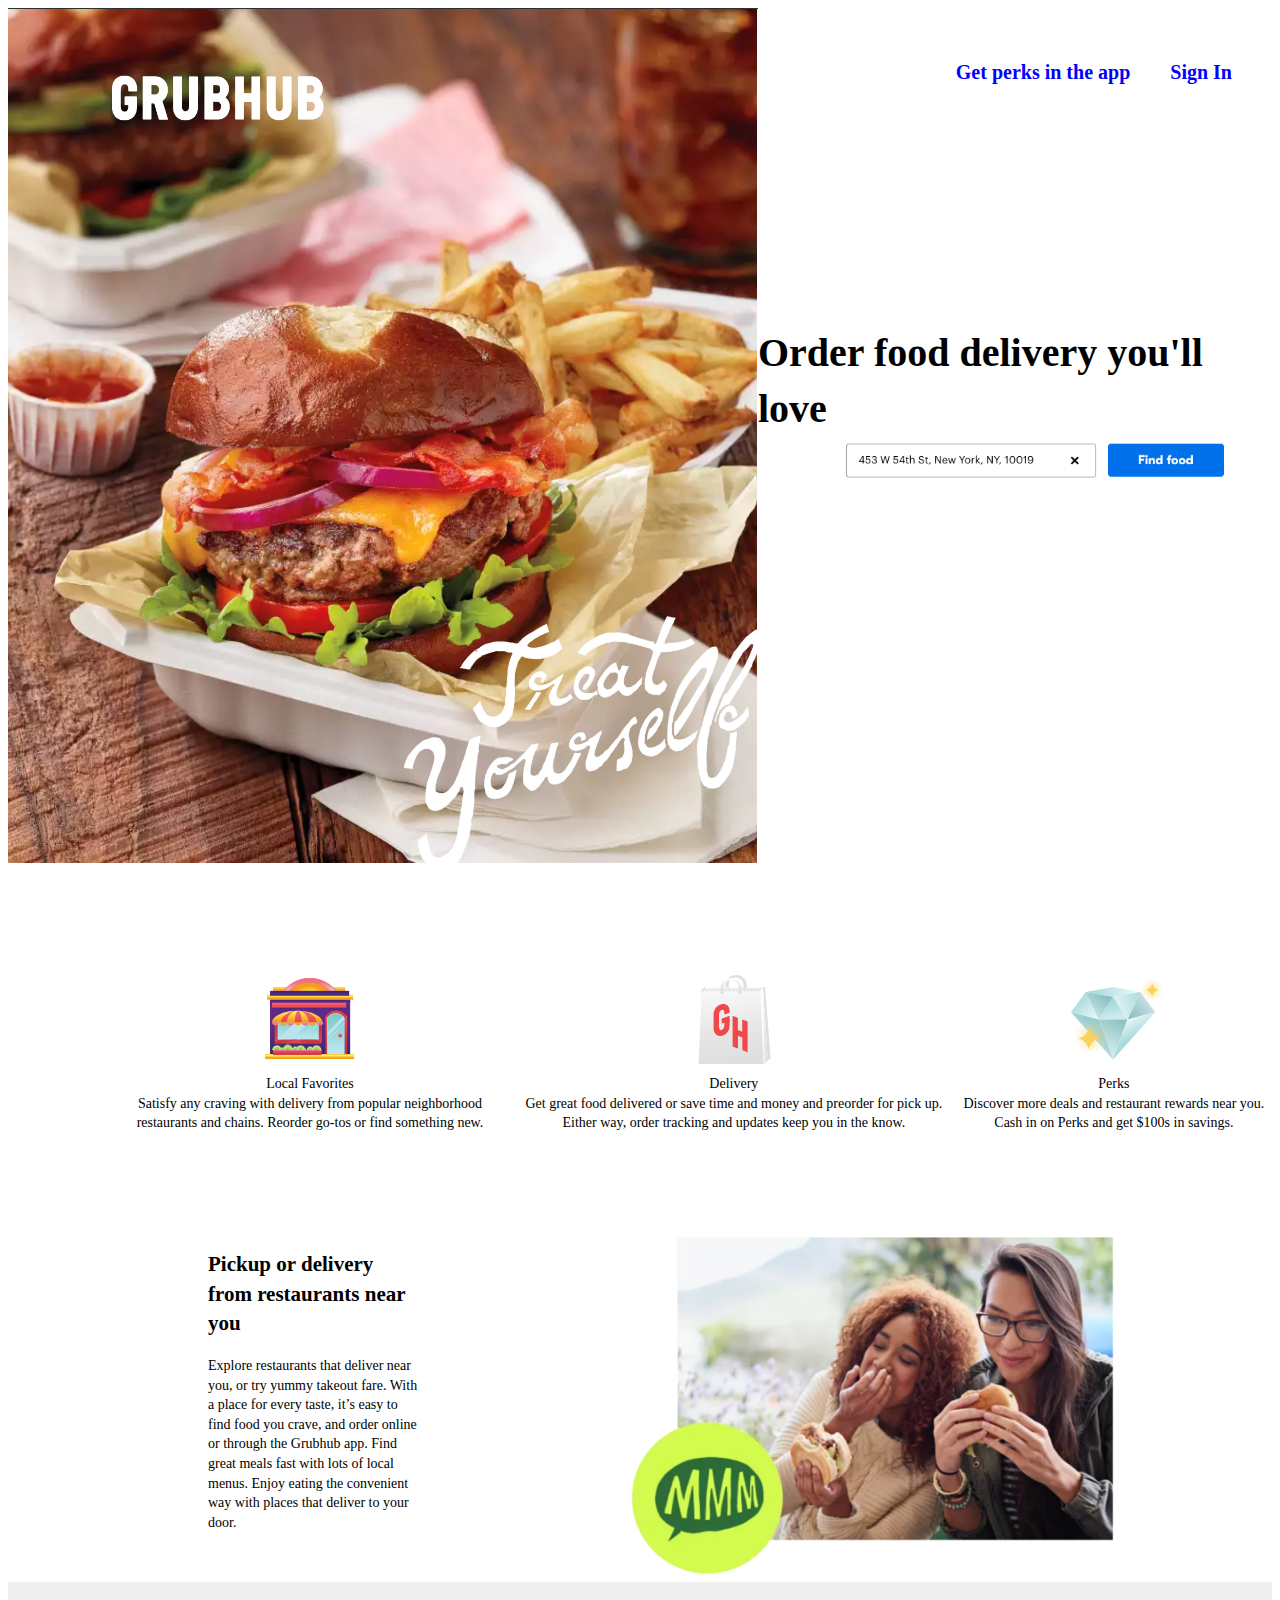
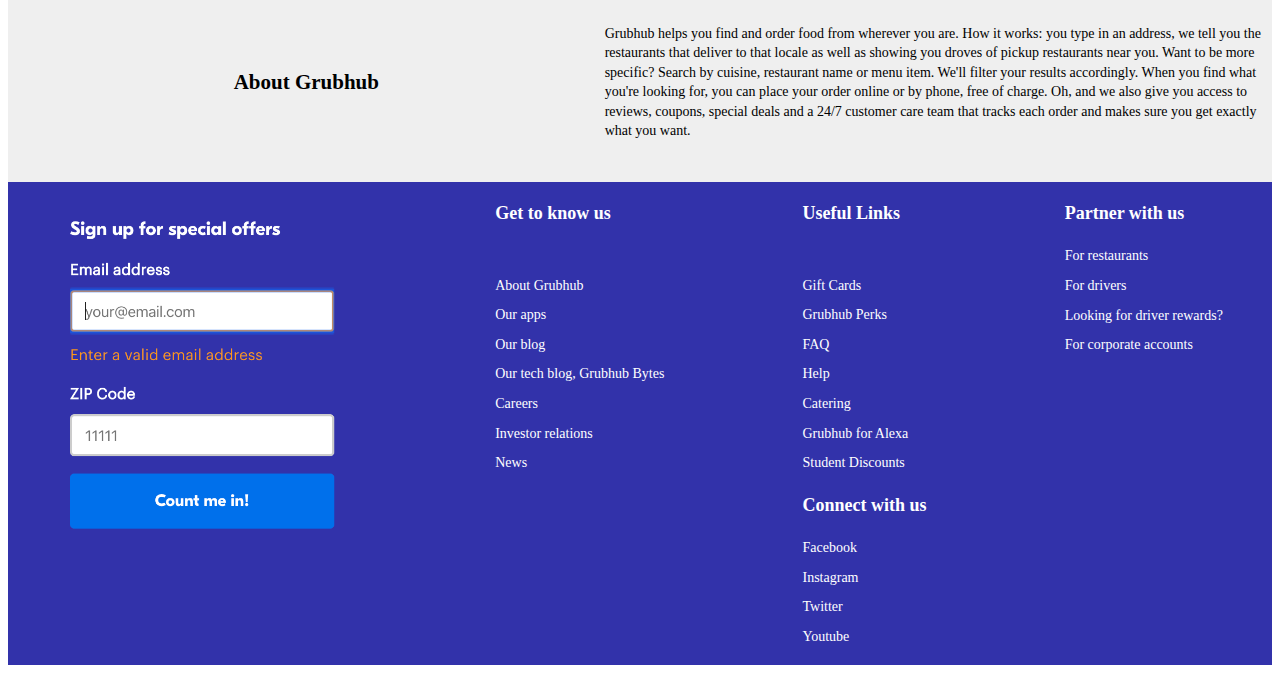
==== index.html @ 96cbbce2 "main outline of site" ====
<!DOCTYPE html>
<html lang="en">
    <head>
            <meta charset="utf-8">
            <meta name="viewport" content="width=device-width">
            <title>Flubhub</title>
            <link href="style.css" rel="stylesheet" type="text/css" />
    </head>
    <body>
        <div id= "landing-div"> 
        <div id="landing-image"><img src="./sources/main-complete.png" id = "burger-image" > </div>
            <div id ="main-text">    
                <div id ="header">
                    <div id= "perks">Get perks in the app </div><br>
                    <div id= "sign-in">Sign In </div>
                </div>
                <br>
                <br>
                <div id="bottomInHeader">Order food delivery you'll love</div>  
                <div id="search-box"><img src="./sources/search-box.png" id = "box" > </div> 
            </div>    
        </div> 
        <div class = "themes">
                <div><img src="./sources/local-favorites.svg"><br>Local Favorites<br>Satisfy any craving with delivery from popular neighborhood restaurants and chains. Reorder go-tos or find something new.</div>
                <div><img src="./sources/delivery.svg"><br>Delivery<br>Get great food delivered or save time and money and preorder for pick up. Either way, order tracking and updates keep you in the know.</div>
                <div><img src="./sources/perks.svg"><br>Perks<br>Discover more deals and restaurant rewards near you. Cash in on Perks and get $100s in savings.</div>
    
        </div>

        <div id = "pickup">
            <div id = "pickup-text">
                <h2>Pickup or delivery from restaurants near you</h2>
                <p>Explore restaurants that deliver near you, or try yummy takeout fare. With a place for every taste, it’s easy to find food you crave, and order online or through the Grubhub app. Find great meals fast with lots of local menus. Enjoy eating the convenient way with places that deliver to your door.</p>
            </div>
            <div id= "pickup-image">
                    <img src="./sources/girl-burger.png" id = "girl-burger" > 
            </div>
        </div>

        <div id = "about-grubhub">
                <div id = "about-title">
                    <h2>About Grubhub</h2>
                    
                </div>
                <div id= "about-text">
                        <p>Grubhub helps you find and order food from wherever you are. How it works: you type in an address, we tell you the restaurants that deliver to that locale as well as showing you droves of pickup restaurants near you. Want to be more specific? Search by cuisine, restaurant name or menu item. We'll filter your results accordingly. When you find what you're looking for, you can place your order online or by phone, free of charge. Oh, and we also give you access to reviews, coupons, special deals and a 24/7 customer care team that tracks each order and makes sure you get exactly what you want.</p>
                </div>
        </div>
        <div id="begin-footer">
            <div id="email-notifications"><img src="./sources/email-notifications.png" id = "email-image" > </div>

            <div id = "get-to-know-us">
                <ul >
                    <li class ="list-title">Get to know us</li>
                    <br><br>
                    <li>About Grubhub</li>
                    <li>Our apps</li>
                    <li>Our blog</li>
                    <li>Our tech blog, Grubhub Bytes</li>
                    <li>Careers</li>
                    <li>Investor relations</li>
                    <li>News</li>
                </ul>
            </div>
            <div id = "useful-links">
                <ul>
                    <li class ="list-title">Useful Links</li>
                    <br><br>
                    <li>Gift Cards</li>
                    <li>Grubhub Perks</li>
                    <li>FAQ</li>
                    <li>Help</li>
                    <li>Catering</li>
                    <li>Grubhub for Alexa</li>
                    <li>Student Discounts</li>
                    <li></li>
                    <li class ="list-title">Connect with us</li>
                    <li></li>
                    <li>Facebook</li>
                    <li>Instagram</li>
                    <li>Twitter</li>
                    <li>Youtube</li>
                </ul>
            </div>
            <div id = "partner">
                <ul>
                    <li class ="list-title">Partner with us</li>
                    <li></li>
                    <li>For restaurants</li>
                    <li>For drivers</li>
                    <li>Looking for driver rewards?</li>
                    <li>For corporate accounts</li>
                </ul>
            </div>

        </div>
    </body>
</html>
---- style.css ----
body{
    font-family: graphik;
    font-size: 14px;
    line-height: 1.4;
    font-weight: 400;
}

#landing-div {
    display: flex;
    justify-content: space-between;
}

#main-text {
    /* padding: 200px; */
    display: flex;
    flex-direction: column;
    justify-content: center;
    align-self: flex-start;
    height: 100%;
    width: 100%;
    /* align-content: flex-start; */
}

#burger-image {
  width : 750px
}
#header{
    display: flex;
    justify-content: flex-end;
    align-self: flex-start;
    justify-self: self-end;
    font-size: 20px;
    font-weight: bold;
    color: blue;
    padding-top:50px ;
    padding-bottom: 200px;
    width: 100%;
    
}
#perks{
padding-right: 40px;
}
#sign-in{
    padding-right: 40px;
}
#bottomInHeader {
    display: flex;
    justify-items: center;
    align-self: center;

    justify-self: center;
    height: 100%;
    font-size: 40px;
    font-weight: bold;
}

#box{
padding-left: 85px;
width: 75%;
}

.themes{
    display: flex;
    justify-content: space-between;
    padding-top: 100px;
    padding-left: 100px;
    padding-bottom: 100px;
    text-align: center;
}

#pickup{
    display: flex;
    justify-content: space-around
}
#pickup-text{
    padding-left: 200px;  
}

#girl-burger{
    width: 500px;
    padding-left: 200px;
    padding-right: 150px;
}

#about-grubhub{
    display: flex;
    background: #EFEFEF;
    height: 200px;
}

#about-title{
    display: flex;
    width: 3000px;
    justify-content: center;
    align-items: center;
    
}

#about-text{
    display: flex;
    justify-content: center;
    align-items: center;

}

#begin-footer{
    background: #3232AA;
    
    color: white;
    display: flex;
    flex-direction: row;
    justify-content: space-around;
}
li{
padding: 5px 0px; 
margin: 0;
list-style-type: none;
}
.list-title{
    font-weight: bold;
    font-size: 18px;
}

#email-image{
width:300px;
}
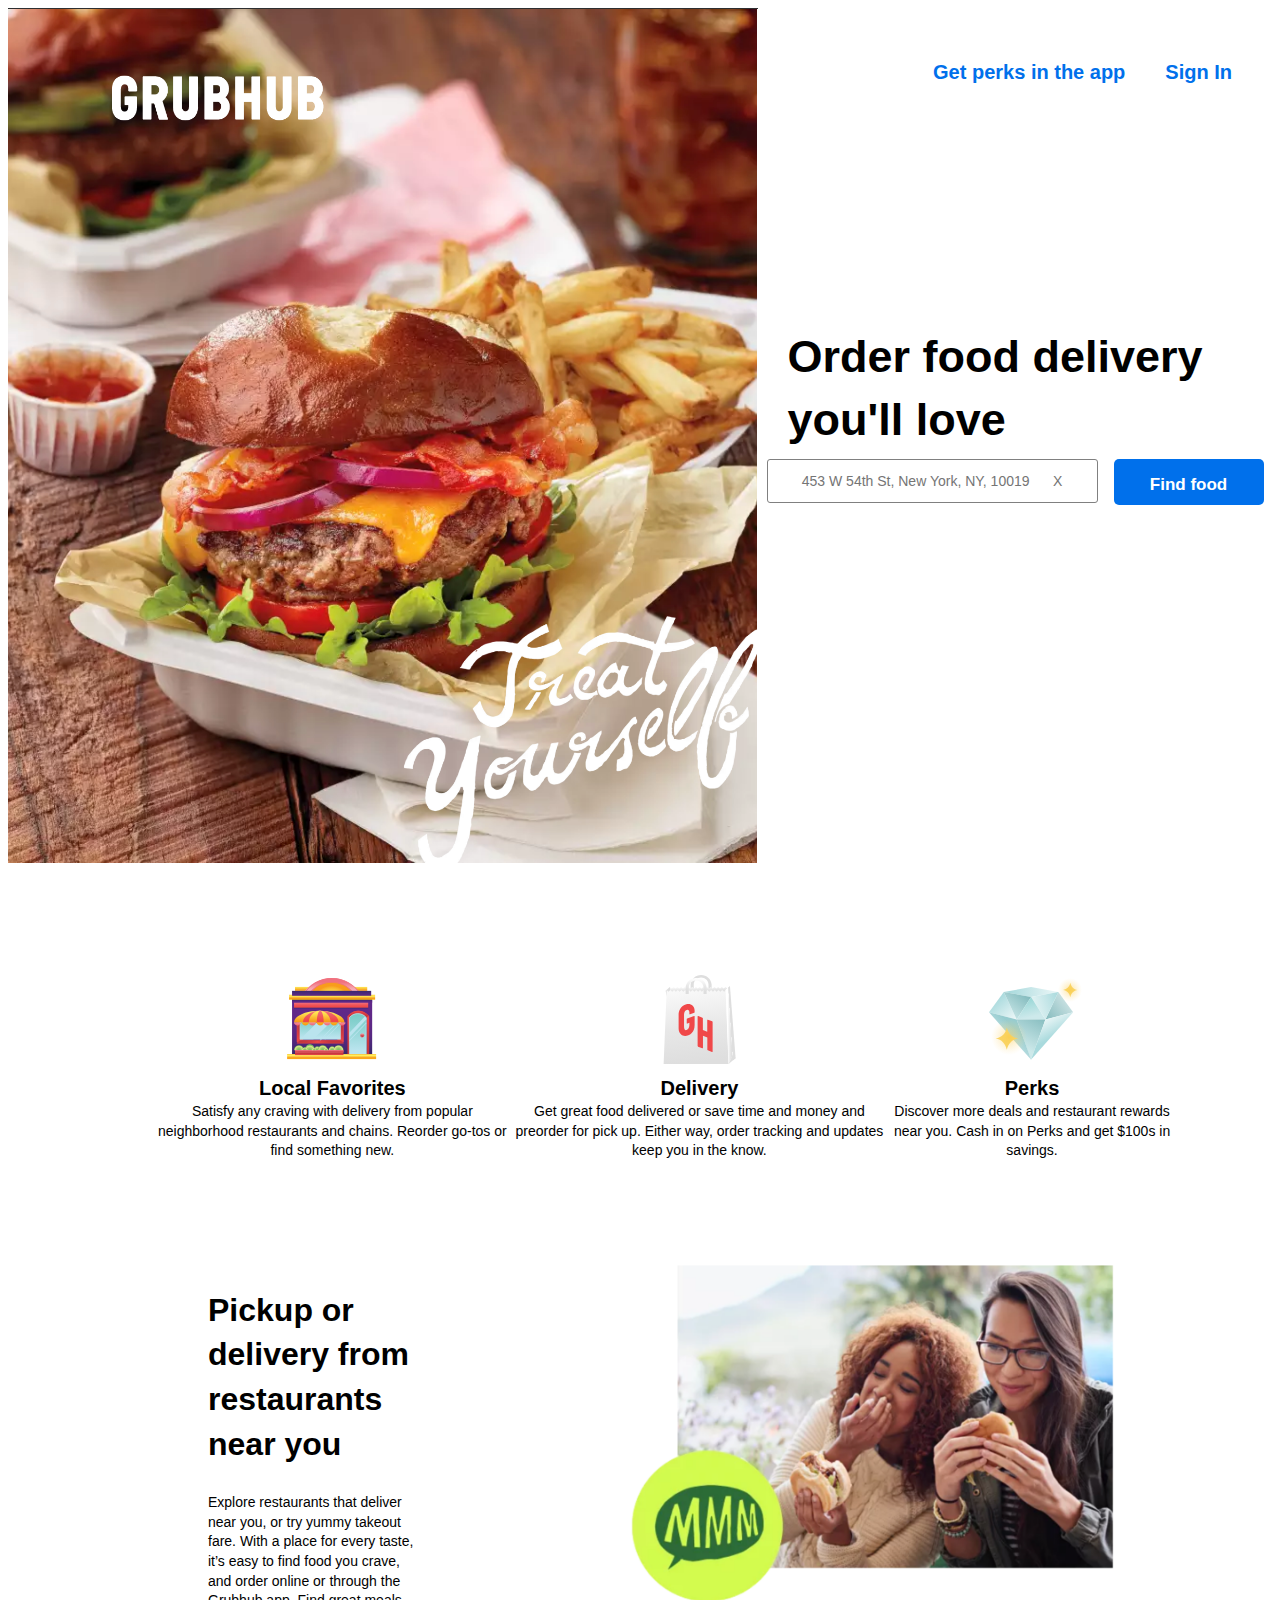
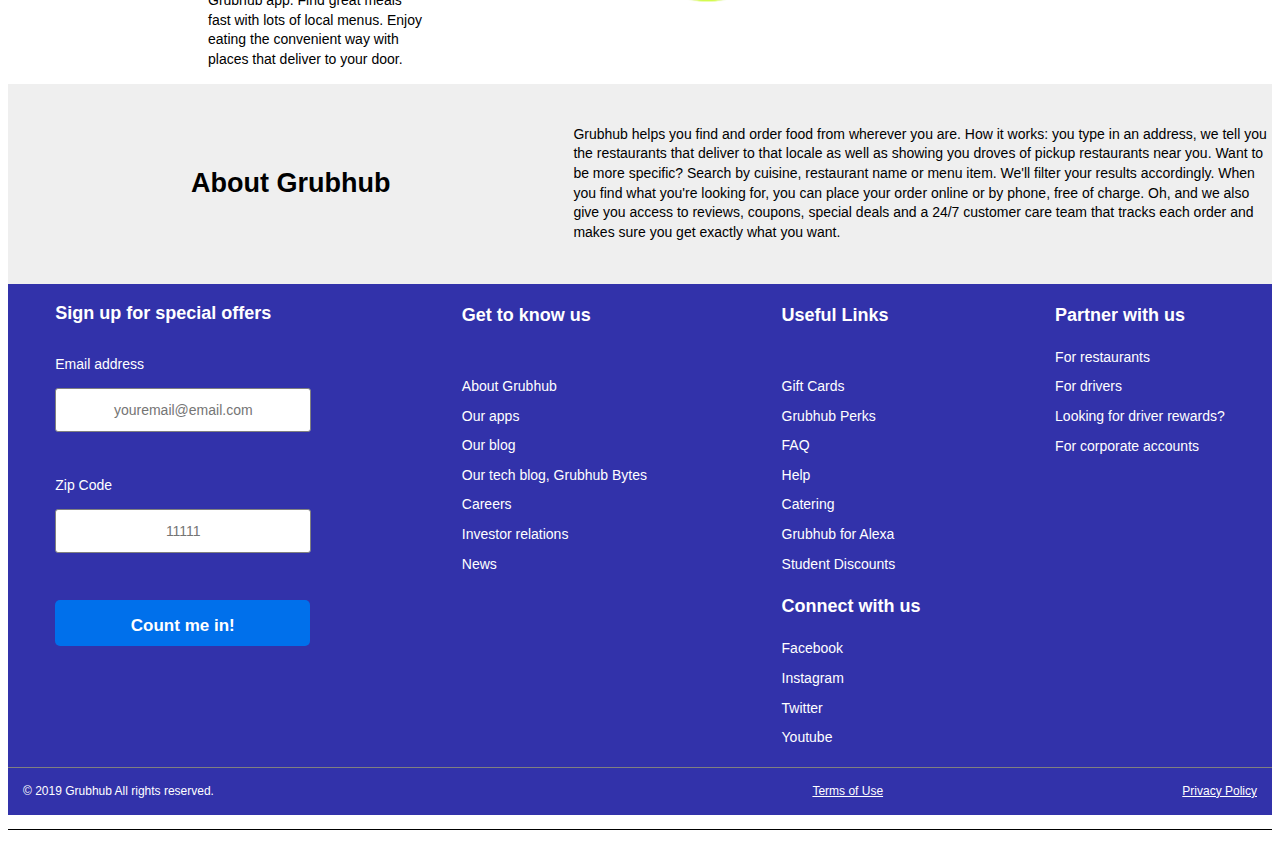
==== commit fe1df2e3: "adds footer" ====
--- a/index.html
+++ b/index.html
@@ -16,20 +16,24 @@
                 </div>
                 <br>
                 <br>
-                <div id="bottomInHeader">Order food delivery you'll love</div>  
-                <div id="search-box"><img src="./sources/search-box.png" id = "box" > </div> 
+                <div id="bottomInHeader">Order food delivery <br>you'll love</div>  
+                
+                <div id="address-nav">
+                    <input type="text" placeholder="453 W 54th St, New York, NY, 10019      X">
+                    <a href="#find-food">Find food</a>
+                </div>
             </div>    
         </div> 
         <div class = "themes">
-                <div><img src="./sources/local-favorites.svg"><br>Local Favorites<br>Satisfy any craving with delivery from popular neighborhood restaurants and chains. Reorder go-tos or find something new.</div>
-                <div><img src="./sources/delivery.svg"><br>Delivery<br>Get great food delivered or save time and money and preorder for pick up. Either way, order tracking and updates keep you in the know.</div>
-                <div><img src="./sources/perks.svg"><br>Perks<br>Discover more deals and restaurant rewards near you. Cash in on Perks and get $100s in savings.</div>
+                <div><img src="./sources/local-favorites.svg"><br><span class= "theme-titles">Local Favorites</span><br>Satisfy any craving with delivery from popular neighborhood restaurants and chains. Reorder go-tos or find something new.</div>
+                <div><img src="./sources/delivery.svg"><br><span class= "theme-titles">Delivery</span><br>Get great food delivered or save time and money and preorder for pick up. Either way, order tracking and updates keep you in the know.</div>
+                <div><img src="./sources/perks.svg"><br><span class= "theme-titles">Perks</span><br>Discover more deals and restaurant rewards near you. Cash in on Perks and get $100s in savings.</div>
     
         </div>
 
         <div id = "pickup">
             <div id = "pickup-text">
-                <h2>Pickup or delivery from restaurants near you</h2>
+                <h2 id ="pickup-h2">Pickup or delivery from restaurants near you</h2>
                 <p>Explore restaurants that deliver near you, or try yummy takeout fare. With a place for every taste, it’s easy to find food you crave, and order online or through the Grubhub app. Find great meals fast with lots of local menus. Enjoy eating the convenient way with places that deliver to your door.</p>
             </div>
             <div id= "pickup-image">
@@ -47,7 +51,17 @@
                 </div>
         </div>
         <div id="begin-footer">
-            <div id="email-notifications"><img src="./sources/email-notifications.png" id = "email-image" > </div>
+            
+            <div id="contact-nav">
+                    <li class ="list-title">Sign up for special offers</li><br>
+                    <li>Email address</li>
+                    <input type="text" placeholder="youremail@email.com">
+                    <br><br>
+                    <li>Zip Code</li>
+                    <input type="text" placeholder="11111">
+                    <br><br>
+                    <a href="#count-me">Count me in!</a>
+                </div>
 
             <div id = "get-to-know-us">
                 <ul >
@@ -91,8 +105,17 @@
                     <li>Looking for driver rewards?</li>
                     <li>For corporate accounts</li>
                 </ul>
+               
             </div>
-
+            
         </div>
+        
+        <div id= "copy-right">  
+            <div>© 2019 Grubhub All rights reserved.</div>
+            <br>
+            <div class = "underline">Terms of Use</div>
+            <div class = "underline">Privacy Policy</div>
+        </div> 
+    <hr>
     </body>
 </html>--- a/style.css
+++ b/style.css
@@ -1,6 +1,6 @@
 
 body{
-    font-family: graphik;
+    font-family: 'arial';
     font-size: 14px;
     line-height: 1.4;
     font-weight: 400;
@@ -12,18 +12,16 @@
 }
 
 #main-text {
-    /* padding: 200px; */
     display: flex;
     flex-direction: column;
     justify-content: center;
     align-self: flex-start;
     height: 100%;
     width: 100%;
-    /* align-content: flex-start; */
 }
 
 #burger-image {
-  width : 750px
+    width : 750px
 }
 #header{
     display: flex;
@@ -32,14 +30,44 @@
     justify-self: self-end;
     font-size: 20px;
     font-weight: bold;
-    color: blue;
+    color:#0070EB;
     padding-top:50px ;
     padding-bottom: 200px;
-    width: 100%;
-    
-}
+    width: 100%;   
+}
+
+#address-nav{
+    display: flex;
+    justify-content: center;
+}
+#address-nav a{
+    display: block;
+    color: white;
+    font-weight: bold;
+    background-color: #0070EB;
+    width:118px;
+    height: 18px;
+    border-radius: 5px;
+    text-align: center;
+    padding: 14px 16px;
+    text-decoration: none;
+    font-size: 17px;
+    margin-top: 8px;    
+}
+#address-nav input[type=text] {
+    border: solid 1px grey;
+    border-radius: 3px;
+    margin-top: 8px;
+    margin-right: 16px;
+    text-align: center;
+    font-size: 14px;
+    color: black;
+    width:325px;
+    height: 40px;
+}
+
 #perks{
-padding-right: 40px;
+    padding-right: 40px;
 }
 #sign-in{
     padding-right: 40px;
@@ -48,33 +76,40 @@
     display: flex;
     justify-items: center;
     align-self: center;
-
+    padding-right:40px;
     justify-self: center;
     height: 100%;
-    font-size: 40px;
+    font-size: 45px;
     font-weight: bold;
 }
 
 #box{
-padding-left: 85px;
-width: 75%;
+    padding-left: 85px;
+    width: 75%;
 }
 
 .themes{
     display: flex;
     justify-content: space-between;
     padding-top: 100px;
-    padding-left: 100px;
+    padding-left: 150px;
     padding-bottom: 100px;
-    text-align: center;
-}
-
+    padding-right:100px;
+    text-align: center; 
+}
+.theme-titles{
+    font-weight: bold;
+    font-size: 20px;
+}
 #pickup{
     display: flex;
     justify-content: space-around
 }
 #pickup-text{
     padding-left: 200px;  
+}
+#pickup-h2{
+    font-size: 32px;
 }
 
 #girl-burger{
@@ -92,30 +127,29 @@
 #about-title{
     display: flex;
     width: 3000px;
+    font-size:18px;
     justify-content: center;
     align-items: center;
-    
 }
 
 #about-text{
     display: flex;
     justify-content: center;
     align-items: center;
-
 }
 
 #begin-footer{
     background: #3232AA;
-    
     color: white;
     display: flex;
     flex-direction: row;
     justify-content: space-around;
 }
+
 li{
-padding: 5px 0px; 
-margin: 0;
-list-style-type: none;
+    padding: 5px 0px; 
+    margin: 0;
+    list-style-type: none;
 }
 .list-title{
     font-weight: bold;
@@ -123,6 +157,62 @@
 }
 
 #email-image{
-width:300px;
-}
-
+    width:300px;
+}
+
+#contact-nav{
+    display: flex;
+    flex-direction: column;
+    padding-top: 12px;
+}
+#contact-nav a{
+    
+    display: block;
+    color: white;
+    font-weight: bold;
+    background-color: #0070EB;
+    width:223px;
+    height: 18px;
+    border-radius: 5px;
+    text-align: center;
+    padding: 14px 16px;
+    text-decoration: none;
+    font-size: 17px;
+    margin-top: 8px;    
+
+}
+#contact-nav input[type=text] {
+    border: solid 1px grey;
+    border-radius: 3px;
+    margin-top: 8px;
+    margin-right: 16px;
+    text-align: center;
+    font-size: 14px;
+    color: black;
+    width:250px;
+    height: 40px;
+}
+
+hr {
+    display: block;
+    height: 1px;
+    border: 0;
+    border-top: 1px solid black;
+    margin: 1em 0;
+    padding: 0;
+}
+
+#copy-right{
+    border-top: solid 1px grey;
+    display: flex;
+    justify-content:space-between;
+    flex-direction: row;
+    background: #3232AA;
+    color: white;    
+    font-size: 12px;
+    padding: 15px;
+}
+
+.underline{
+    text-decoration: underline;
+}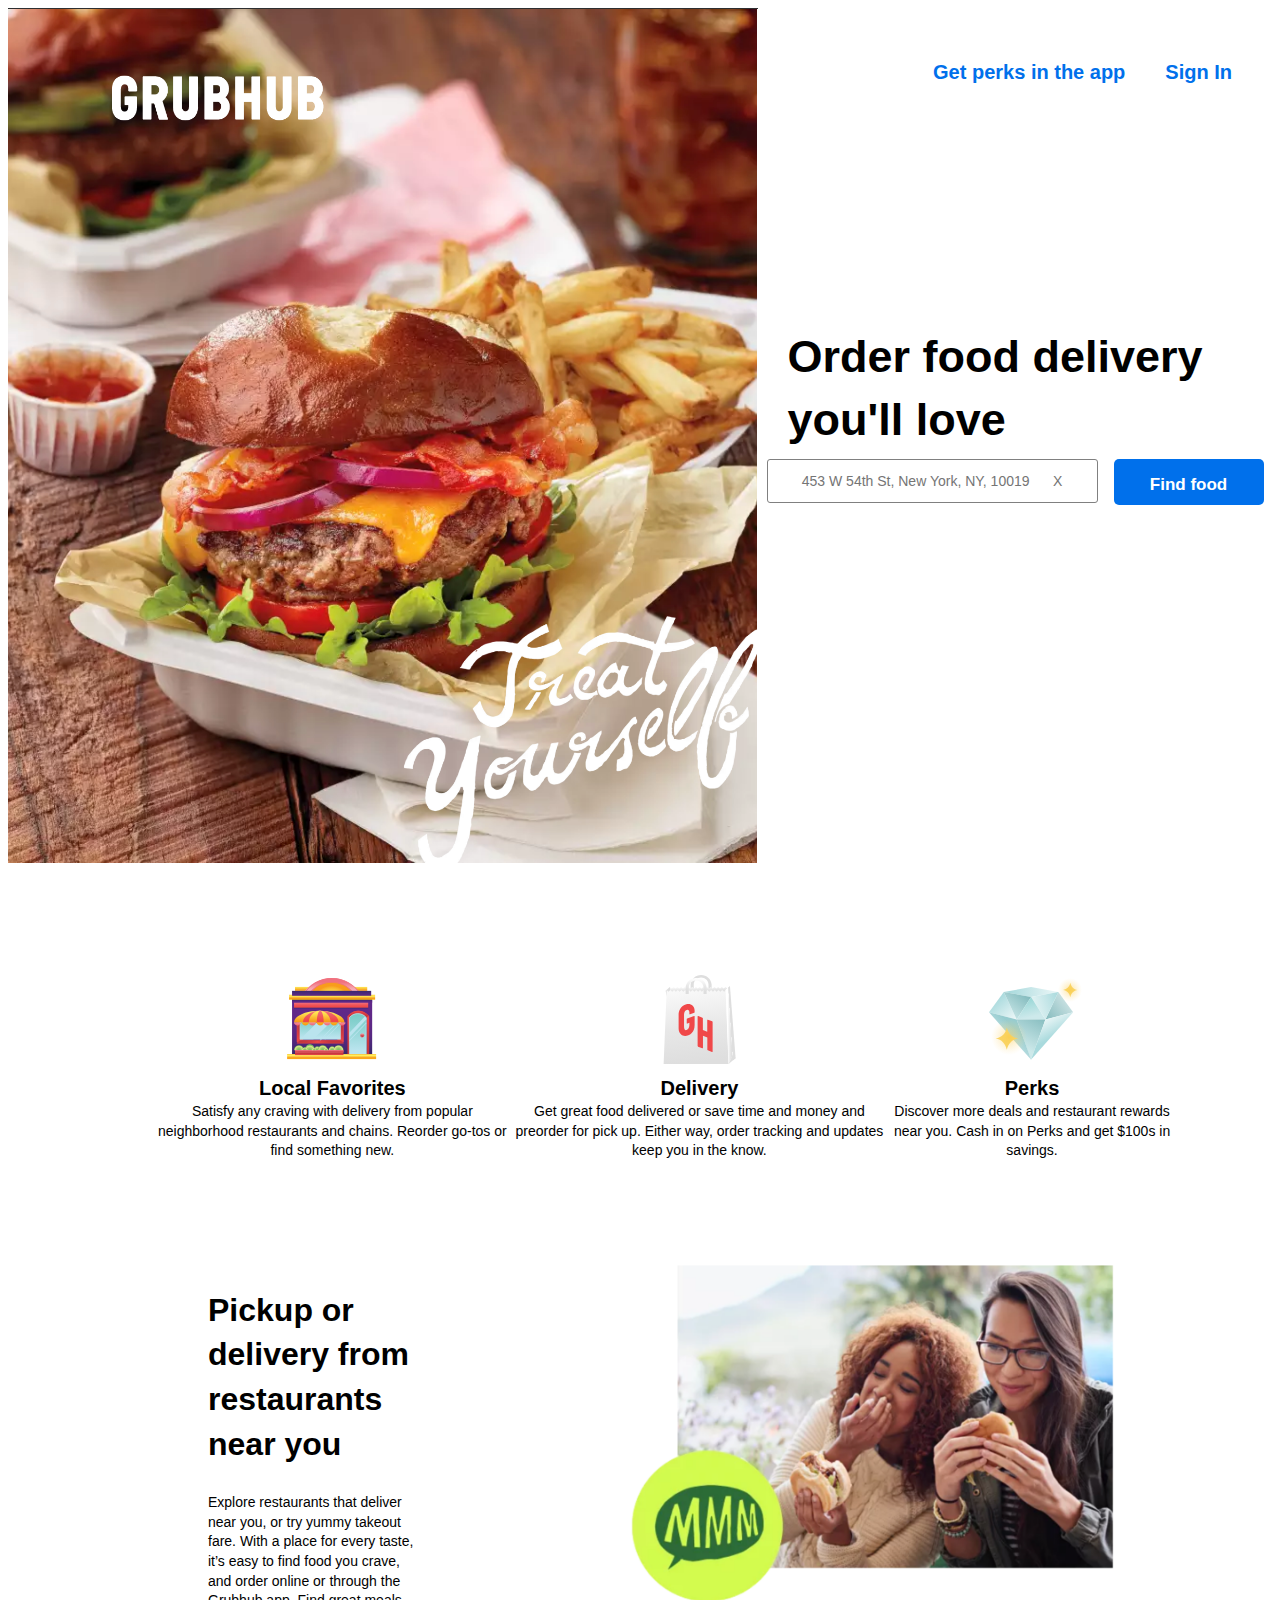
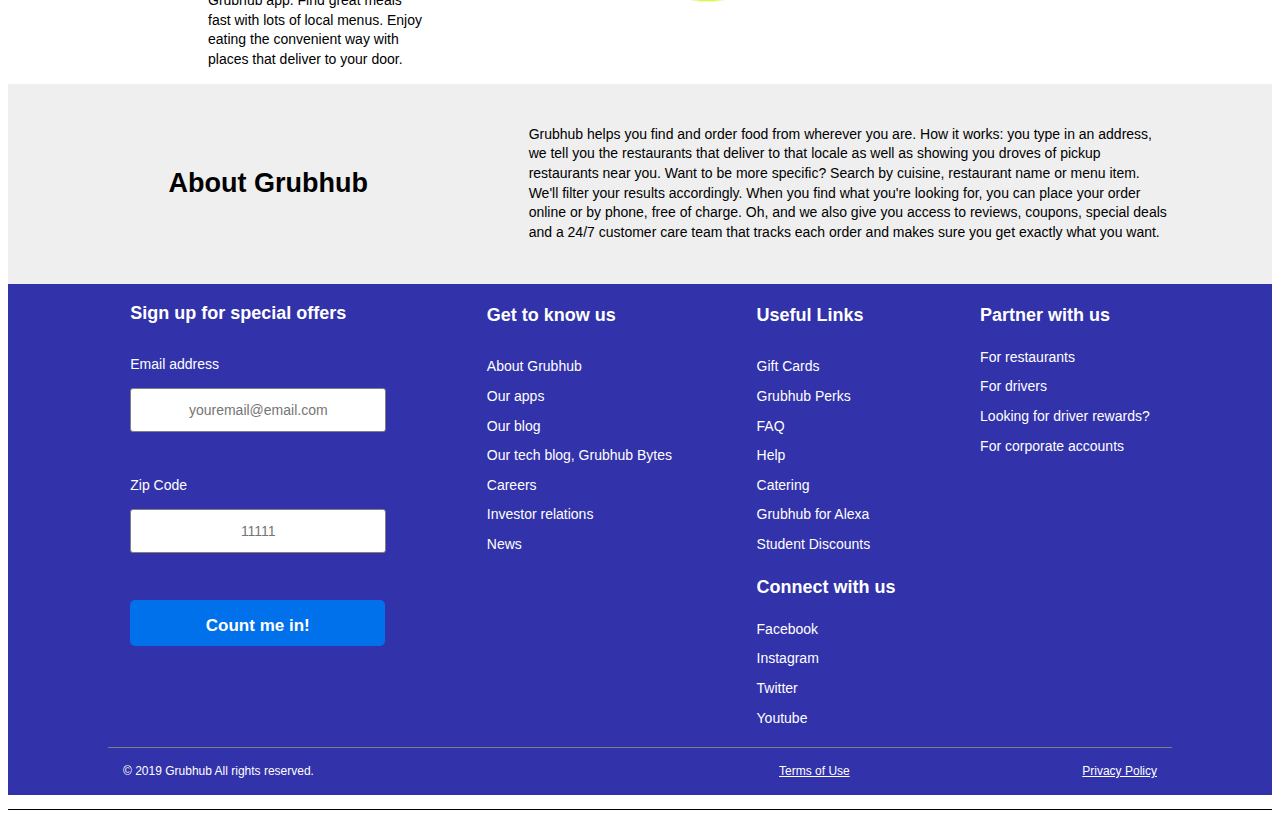
==== commit 0755c687: "edits margins" ====
--- a/index.html
+++ b/index.html
@@ -30,7 +30,7 @@
                 <div><img src="./sources/perks.svg"><br><span class= "theme-titles">Perks</span><br>Discover more deals and restaurant rewards near you. Cash in on Perks and get $100s in savings.</div>
     
         </div>
-
+        
         <div id = "pickup">
             <div id = "pickup-text">
                 <h2 id ="pickup-h2">Pickup or delivery from restaurants near you</h2>
@@ -50,6 +50,7 @@
                         <p>Grubhub helps you find and order food from wherever you are. How it works: you type in an address, we tell you the restaurants that deliver to that locale as well as showing you droves of pickup restaurants near you. Want to be more specific? Search by cuisine, restaurant name or menu item. We'll filter your results accordingly. When you find what you're looking for, you can place your order online or by phone, free of charge. Oh, and we also give you access to reviews, coupons, special deals and a 24/7 customer care team that tracks each order and makes sure you get exactly what you want.</p>
                 </div>
         </div>
+        <div id = "bottom-half">
         <div id="begin-footer">
             
             <div id="contact-nav">
@@ -66,7 +67,7 @@
             <div id = "get-to-know-us">
                 <ul >
                     <li class ="list-title">Get to know us</li>
-                    <br><br>
+                    <br>
                     <li>About Grubhub</li>
                     <li>Our apps</li>
                     <li>Our blog</li>
@@ -79,7 +80,7 @@
             <div id = "useful-links">
                 <ul>
                     <li class ="list-title">Useful Links</li>
-                    <br><br>
+                    <br>
                     <li>Gift Cards</li>
                     <li>Grubhub Perks</li>
                     <li>FAQ</li>
@@ -116,6 +117,7 @@
             <div class = "underline">Terms of Use</div>
             <div class = "underline">Privacy Policy</div>
         </div> 
+    </div>
     <hr>
     </body>
 </html>--- a/style.css
+++ b/style.css
@@ -136,6 +136,7 @@
     display: flex;
     justify-content: center;
     align-items: center;
+    padding-right:100px;
 }
 
 #begin-footer{
@@ -144,6 +145,8 @@
     display: flex;
     flex-direction: row;
     justify-content: space-around;
+    margin-left: 100px;
+    margin-right: 100px;
 }
 
 li{
@@ -211,8 +214,15 @@
     color: white;    
     font-size: 12px;
     padding: 15px;
+    margin-left: 100px;
+    margin-right: 100px;
 }
 
 .underline{
     text-decoration: underline;
+}
+
+#bottom-half{
+    
+    background: #3232AA;
 }